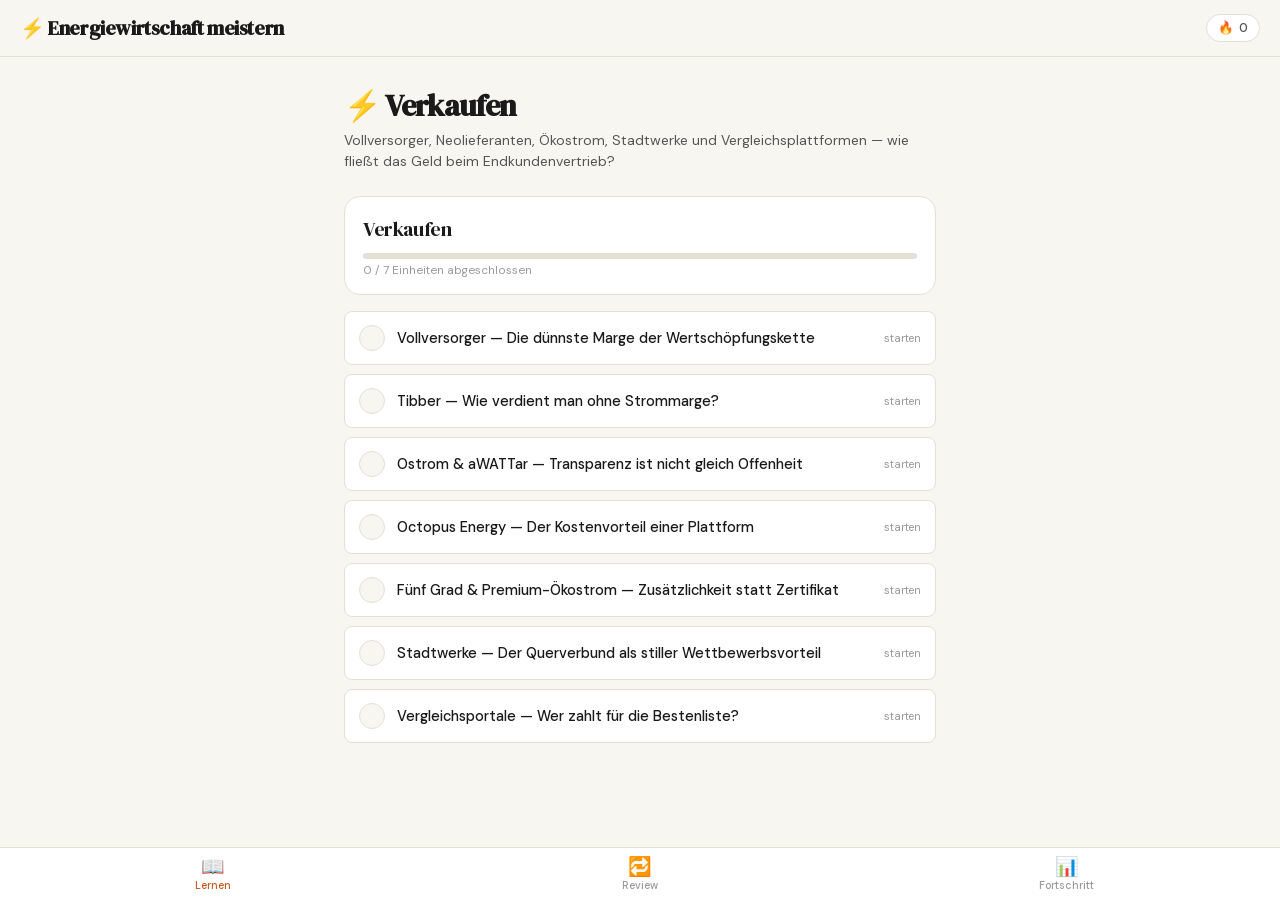
==== lern-app/index.html @ dfb5181d "Initial commit: Energiewirtschaft GM-Wiki + Lern-App MVP Wiki (app/) unveraendert v2.7. Neu: lern-ap" ====
<!DOCTYPE html>
<!--
  Energiewirtschaft Lern-App — lern-app/index.html
  Lädt app/data.js aus dem Wiki-Ordner UNVERÄNDERT als Single Source of Truth
  (siehe dokumentation/07_LERNAPP_KONZEPT.md, Abschnitt 9 "Ein Fakt, eine Quelle").
  WICHTIG: lern-app/ muss beim Deployment ein Geschwisterordner von app/ bleiben —
  der relative Pfad ../app/data.js unten hängt davon ab.
-->
<html lang="de">
<head>
<meta charset="UTF-8">
<meta name="viewport" content="width=device-width, initial-scale=1, viewport-fit=cover, maximum-scale=1">
<title>Energiewirtschaft meistern</title>

<link rel="manifest" href="manifest.json">
<link rel="apple-touch-icon" sizes="180x180" href="assets/icons/apple-touch-icon-180.png">
<meta name="apple-mobile-web-app-capable" content="yes">
<meta name="apple-mobile-web-app-status-bar-style" content="black-translucent">
<meta name="apple-mobile-web-app-title" content="EnergieLernen">
<meta name="theme-color" content="#111111">
<meta name="mobile-web-app-capable" content="yes">

<link rel="stylesheet" href="lern.css">
</head>
<body>

<header class="app-header">
  <h1>⚡ Energiewirtschaft meistern</h1>
  <div class="streak-pill" id="streak-pill">🔥 <span id="streak-count">0</span></div>
</header>

<main class="view" id="view-home"></main>
<main class="view" id="view-player" hidden></main>
<main class="view" id="view-review" hidden></main>
<main class="view" id="view-progress" hidden></main>

<nav class="bottom-nav">
  <button class="bottom-nav-btn active" data-view="home"><span class="bn-icon">📖</span>Lernen</button>
  <button class="bottom-nav-btn" data-view="review"><span class="bn-icon">🔁</span>Review</button>
  <button class="bottom-nav-btn" data-view="progress"><span class="bn-icon">📊</span>Fortschritt</button>
</nav>

<!-- Wiki-Datenmodell (Single Source of Truth, unverändert) -->
<script src="../app/data.js"></script>

<!-- Lern-App: redaktionelle Schicht + Engine -->
<script src="lern-data.js"></script>
<script src="lern-quiz-items.js"></script>
<script src="storage.js"></script>
<script src="leitner.js"></script>
<script src="shared/render-kit.js"></script>
<script src="shared/flow-diagram.js"></script>
<script src="quiz-formats.js"></script>
<script src="lern-engine.js"></script>
<script src="main.js"></script>
</body>
</html>
---- lern-app/lern.css ----
/* ══════════════════════════════════════════════════════════
   ENERGIEWIRTSCHAFT LERN-APP
   lern.css — mobiltaugliche Editorial-Ästhetik, Tokens aus app/style.css
   ══════════════════════════════════════════════════════════ */

:root {
  --bg:          #F8F6F1;
  --bg-panel:    #FFFFFF;
  --bg-sidebar:  #111111;
  --ink:         #1A1A1A;
  --ink-mid:     #555555;
  --ink-light:   #999999;
  --border:      #E5E0D5;
  --border-dark: #2A2A2A;
  --accent:      #C8571A;
  --accent-soft: #F3E2D6;
  --success:     #2E7D5B;
  --success-soft:#E1EFE7;
  --danger:      #B0402E;
  --danger-soft: #F5E3DE;
  --font-display:'DM Serif Display', Georgia, serif;
  --font-body:   'DM Sans', system-ui, sans-serif;
  --radius:      8px;
  --radius-lg:   16px;
  --t:           220ms cubic-bezier(0.4,0,0.2,1);
  --safe-top:    env(safe-area-inset-top, 0px);
  --safe-bottom: env(safe-area-inset-bottom, 0px);
}

/* Self-hosted fonts (offline-precacheable, see assets/fonts/) */
@font-face {
  font-family: 'DM Serif Display';
  src: url('assets/fonts/dm-serif-display.woff2') format('woff2');
  font-weight: 400; font-style: normal; font-display: swap;
}
@font-face {
  font-family: 'DM Sans';
  src: url('assets/fonts/dm-sans-regular.woff2') format('woff2');
  font-weight: 400; font-style: normal; font-display: swap;
}
@font-face {
  font-family: 'DM Sans';
  src: url('assets/fonts/dm-sans-medium.woff2') format('woff2');
  font-weight: 500; font-style: normal; font-display: swap;
}
@font-face {
  font-family: 'DM Sans';
  src: url('assets/fonts/dm-sans-bold.woff2') format('woff2');
  font-weight: 700; font-style: normal; font-display: swap;
}

*,*::before,*::after{box-sizing:border-box;margin:0;padding:0}
html{font-size:16px;-webkit-text-size-adjust:100%}
body{
  font-family:var(--font-body);
  background:var(--bg);
  color:var(--ink);
  min-height:100vh;
  min-height:100dvh;
  padding-bottom:calc(64px + var(--safe-bottom));
  -webkit-tap-highlight-color:transparent;
  overscroll-behavior-y:none;
}
button, input { font-family:inherit; }
a { color:var(--accent); }

/* ── App shell ─────────────────────────────────────────── */
.app-header{
  position:sticky; top:0; z-index:20;
  padding:calc(14px + var(--safe-top)) 20px 14px;
  background:var(--bg); border-bottom:1px solid var(--border);
  display:flex; align-items:center; justify-content:space-between; gap:12px;
}
.app-header h1{font-family:var(--font-display);font-size:20px;letter-spacing:-.4px}
.app-header .streak-pill{
  display:flex; align-items:center; gap:5px;
  background:var(--bg-panel); border:1px solid var(--border); border-radius:20px;
  padding:5px 11px; font-size:12.5px; font-weight:500; color:var(--ink-mid);
}
.icon-btn{
  background:none;border:1px solid var(--border);border-radius:8px;
  width:34px;height:34px;display:flex;align-items:center;justify-content:center;
  color:var(--ink-mid);cursor:pointer;font-size:16px;
}

main.view{ padding:20px; max-width:640px; margin:0 auto; }
.view[hidden]{display:none}

.bottom-nav{
  position:fixed; left:0; right:0; bottom:0; z-index:20;
  display:flex; background:var(--bg-panel); border-top:1px solid var(--border);
  padding-bottom:var(--safe-bottom);
}
.bottom-nav-btn{
  flex:1; background:none; border:none; padding:9px 4px 8px;
  display:flex; flex-direction:column; align-items:center; gap:3px;
  color:var(--ink-light); font-size:10.5px; font-weight:500; cursor:pointer;
}
.bottom-nav-btn .bn-icon{font-size:19px;line-height:1}
.bottom-nav-btn.active{color:var(--accent)}
.bottom-nav-btn .bn-badge{
  position:absolute; margin-left:14px; margin-top:-2px;
  background:var(--accent); color:#fff; font-size:9px; font-weight:700;
  border-radius:8px; min-width:15px; height:15px; display:flex; align-items:center; justify-content:center; padding:0 3px;
}

/* ── Home / module & unit list ─────────────────────────── */
.hero{margin-bottom:24px}
.hero h2{font-family:var(--font-display);font-size:30px;letter-spacing:-.8px;line-height:1.1;margin-bottom:8px}
.hero p{color:var(--ink-mid);font-size:14px;line-height:1.5}

.module-card{
  background:var(--bg-panel);border:1px solid var(--border);border-radius:var(--radius-lg);
  padding:18px 18px 16px;margin-bottom:16px;
}
.module-card-title{font-family:var(--font-display);font-size:20px;letter-spacing:-.4px;margin-bottom:4px}
.module-progress-bar{height:6px;border-radius:4px;background:var(--border);overflow:hidden;margin:10px 0 4px}
.module-progress-fill{height:100%;background:var(--accent);transition:width var(--t)}
.module-progress-label{font-size:11.5px;color:var(--ink-light)}

.unit-row{
  display:flex;align-items:center;gap:12px;
  background:var(--bg-panel);border:1px solid var(--border);border-radius:var(--radius);
  padding:13px 14px;margin-bottom:9px;cursor:pointer;transition:border-color var(--t);
}
.unit-row:active{border-color:var(--accent)}
.unit-row.done{opacity:.72}
.unit-row-check{
  width:26px;height:26px;border-radius:50%;flex-shrink:0;
  background:var(--bg);border:1.5px solid var(--border);
  display:flex;align-items:center;justify-content:center;font-size:13px;color:var(--ink-light);
}
.unit-row.done .unit-row-check{background:var(--success-soft);border-color:var(--success);color:var(--success)}
.unit-row-title{font-size:14.5px;font-weight:500;flex:1}
.unit-row-meta{font-size:11px;color:var(--ink-light)}

/* ── Unit player ────────────────────────────────────────── */
.player-progress{
  display:flex;gap:4px;margin-bottom:22px;
}
.player-progress-seg{flex:1;height:4px;border-radius:3px;background:var(--border)}
.player-progress-seg.filled{background:var(--accent)}
.player-phase-label{font-size:11px;text-transform:uppercase;letter-spacing:.6px;color:var(--ink-light);margin-bottom:10px;font-weight:600}

.card{
  background:var(--bg-panel);border:1px solid var(--border);border-radius:var(--radius-lg);
  padding:22px 20px;margin-bottom:18px;
}
.card-hook{background:var(--ink);color:#fff;border:none}
.card-hook .player-phase-label{color:#B0A89C}
.card-hook p{font-size:18px;line-height:1.45;font-family:var(--font-display);letter-spacing:-.2px}

.kernidee-text{font-size:15.5px;line-height:1.6;margin-bottom:18px}
.kernidee-text strong{color:var(--accent)}

.step-label{font-size:12px;font-weight:700;color:var(--accent);margin-bottom:6px}
.worked-example-text{font-size:14.5px;line-height:1.6;margin-bottom:16px}

.question-text{font-size:16px;font-weight:500;line-height:1.4;margin-bottom:16px}

.option-list{display:flex;flex-direction:column;gap:9px}
.option-btn{
  text-align:left;background:var(--bg);border:1.5px solid var(--border);border-radius:var(--radius);
  padding:12px 14px;font-size:14px;line-height:1.4;cursor:pointer;transition:all var(--t);
}
.option-btn:active{border-color:var(--accent)}
.option-btn.selected{border-color:var(--accent);background:var(--accent-soft)}
.option-btn.correct{border-color:var(--success);background:var(--success-soft)}
.option-btn.incorrect{border-color:var(--danger);background:var(--danger-soft)}
.option-explain{font-size:12.5px;color:var(--ink-mid);margin-top:7px;line-height:1.45;display:none}
.option-btn.revealed .option-explain{display:block}
.option-mark{float:right;font-weight:700}

.lueckentext-body{font-size:15px;line-height:2.1}
.gap-chip{
  display:inline-flex;align-items:center;justify-content:center;
  min-width:64px;padding:2px 8px;margin:0 2px;border-bottom:2px dashed var(--border);
  font-weight:600;color:var(--ink-light);
}
.gap-chip.filled{color:var(--ink);border-bottom-style:solid;border-color:var(--ink-mid)}
.gap-chip.correct{color:var(--success);border-color:var(--success)}
.gap-chip.incorrect{color:var(--danger);border-color:var(--danger)}
.wordbank{display:flex;flex-wrap:wrap;gap:8px;margin:16px 0}
.wordbank-chip{
  background:var(--bg-panel);border:1.5px solid var(--border);border-radius:20px;
  padding:7px 14px;font-size:13px;font-weight:500;cursor:pointer;transition:all var(--t);
}
.wordbank-chip.used{opacity:.35;pointer-events:none}
.gap-explain-list{margin-top:14px;font-size:12.5px;color:var(--ink-mid);line-height:1.6}
.gap-explain-list .ge-key{font-weight:700;color:var(--ink)}

.bmc-grid{display:grid;grid-template-columns:1fr 1fr;gap:8px;margin-bottom:14px}
.bmc-slot{
  min-height:64px;border:1.5px dashed var(--border);border-radius:var(--radius);
  padding:8px;font-size:11px;color:var(--ink-light);cursor:pointer;
}
.bmc-slot-label{font-size:9.5px;text-transform:uppercase;letter-spacing:.4px;font-weight:700;color:var(--ink-light);display:block;margin-bottom:4px}
.bmc-slot.filled{border-style:solid;background:var(--bg);color:var(--ink);font-size:11.5px}
.bmc-slot.correct{border-color:var(--success);background:var(--success-soft)}
.bmc-slot.incorrect{border-color:var(--danger);background:var(--danger-soft)}
.bmc-tray{display:flex;flex-wrap:wrap;gap:7px;margin-bottom:14px}
.bmc-card{
  background:var(--bg-panel);border:1.5px solid var(--border);border-radius:8px;
  padding:8px 11px;font-size:11.5px;max-width:100%;cursor:pointer;line-height:1.35;
}
.bmc-card.selected{border-color:var(--accent);background:var(--accent-soft)}
.bmc-card.placed{opacity:.3;pointer-events:none}
.bmc-reject-tray{border:1.5px dashed var(--ink-light);border-radius:var(--radius);padding:10px;font-size:11px;color:var(--ink-light);text-align:center;margin-bottom:10px}

.radar-slider-row{margin-bottom:14px}
.radar-slider-row label{display:flex;justify-content:space-between;font-size:12.5px;font-weight:600;margin-bottom:5px}
.radar-slider-row input[type=range]{width:100%}
.radar-overlay-wrap{display:flex;justify-content:center;margin:14px 0}
.radar-legend{display:flex;gap:16px;justify-content:center;font-size:11.5px;color:var(--ink-mid);margin-bottom:10px}
.radar-legend span{display:inline-flex;align-items:center;gap:5px}
.radar-legend i{width:10px;height:10px;border-radius:50%;display:inline-block}

.calc-field{margin-bottom:12px}
.calc-field label{display:block;font-size:12.5px;font-weight:600;margin-bottom:5px}
.calc-field input{
  width:100%;background:var(--bg);border:1.5px solid var(--border);border-radius:var(--radius);
  padding:10px 12px;font-size:15px;color:var(--ink);
}
.calc-field input:focus{outline:none;border-color:var(--accent)}
.calc-unit{font-size:12px;color:var(--ink-light);margin-left:6px}
.rechenweg-list{margin-top:14px;padding-top:12px;border-top:1px dashed var(--border)}
.rechenweg-list ol{padding-left:18px;font-size:13px;line-height:1.6;color:var(--ink-mid)}

.satz-textarea{
  width:100%;min-height:80px;background:var(--bg);border:1.5px solid var(--border);border-radius:var(--radius);
  padding:12px;font-size:14.5px;line-height:1.5;color:var(--ink);resize:vertical;
}
.satz-textarea:focus{outline:none;border-color:var(--accent)}
.musterantwort-box{
  background:var(--accent-soft);border-radius:var(--radius);padding:14px;margin-top:14px;font-size:13.5px;line-height:1.5;
}
.musterantwort-box .ma-label{font-size:10.5px;font-weight:700;text-transform:uppercase;letter-spacing:.5px;color:var(--accent);display:block;margin-bottom:6px}

.feedback-banner{
  border-radius:var(--radius);padding:11px 14px;font-size:13px;font-weight:500;margin-bottom:14px;display:flex;align-items:center;gap:8px;
}
.feedback-banner.correct{background:var(--success-soft);color:var(--success)}
.feedback-banner.incorrect{background:var(--danger-soft);color:var(--danger)}
.feedback-banner.info{background:var(--accent-soft);color:var(--accent)}

.btn-primary{
  width:100%;background:var(--ink);color:#fff;border:none;border-radius:var(--radius);
  padding:14px;font-size:15px;font-weight:600;cursor:pointer;transition:background var(--t);
}
.btn-primary:disabled{opacity:.4;cursor:not-allowed}
.btn-primary:active:not(:disabled){background:var(--accent)}
.btn-secondary{
  width:100%;background:none;color:var(--ink-mid);border:1.5px solid var(--border);border-radius:var(--radius);
  padding:12px;font-size:14px;font-weight:500;cursor:pointer;margin-top:8px;
}
.btn-source-link{display:inline-block;font-size:12px;color:var(--accent);margin-top:10px;text-decoration:none;font-weight:600}

/* ── Summary screen ─────────────────────────────────────── */
.summary-stat-row{display:flex;gap:10px;margin-bottom:18px}
.summary-stat{
  flex:1;background:var(--bg-panel);border:1px solid var(--border);border-radius:var(--radius);
  padding:14px 12px;text-align:center;
}
.summary-stat-n{font-family:var(--font-display);font-size:26px;letter-spacing:-.8px}
.summary-stat-label{font-size:10.5px;color:var(--ink-light);margin-top:2px}

/* ── Review (Leitner) ──────────────────────────────────── */
.review-empty{text-align:center;padding:60px 20px;color:var(--ink-mid)}
.review-empty .re-emoji{font-size:40px;margin-bottom:14px}
.review-counter{font-size:12.5px;color:var(--ink-light);margin-bottom:10px;text-align:center}

/* ── Progress screen ───────────────────────────────────── */
.progress-grid{display:grid;grid-template-columns:1fr 1fr;gap:10px;margin-bottom:20px}
.progress-tile{background:var(--bg-panel);border:1px solid var(--border);border-radius:var(--radius-lg);padding:16px}
.progress-tile-n{font-family:var(--font-display);font-size:30px;letter-spacing:-1px}
.progress-tile-label{font-size:11.5px;color:var(--ink-light);margin-top:2px}
.data-tools{display:flex;gap:8px;margin-top:20px}
.data-tools button{flex:1}

.glossary-term{border-bottom:1px dotted var(--accent);cursor:pointer;color:inherit}
.glossary-popover{
  position:absolute;z-index:50;background:var(--ink);color:#fff;border-radius:8px;padding:10px 13px;
  font-size:12.5px;line-height:1.45;max-width:280px;box-shadow:0 8px 24px rgba(0,0,0,.25);
}
.glossary-popover .gp-term{font-weight:700;display:block;margin-bottom:3px}

@media (min-width:640px){
  main.view{padding:32px 24px}
}
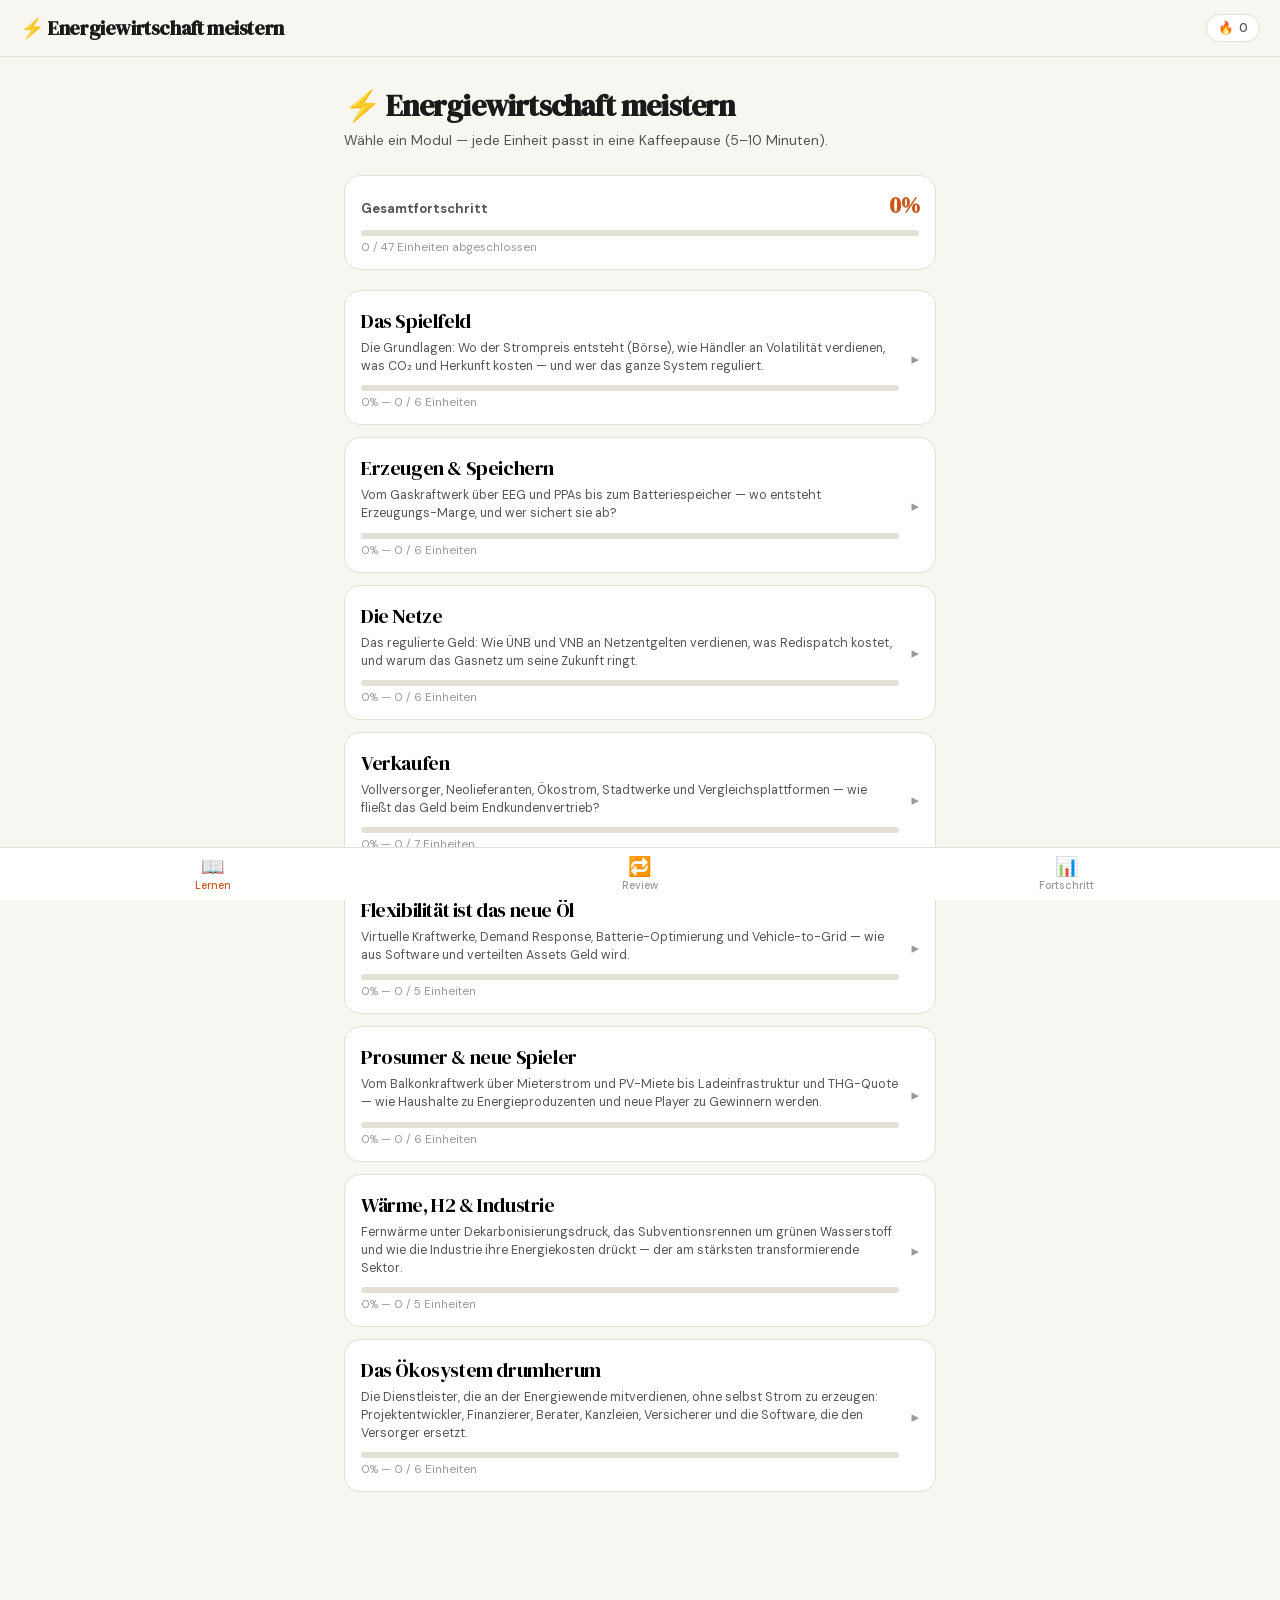
==== commit 5fef40fd: "Bossquiz + Zertifizierungsquiz + druckbares Zertifikat - Neuer wiederverwendbarer Quiz-Session-Runne" ====
--- a/lern-app/index.html
+++ b/lern-app/index.html
@@ -51,6 +51,7 @@
 <script src="shared/render-kit.js"></script>
 <script src="shared/flow-diagram.js"></script>
 <script src="quiz-formats.js"></script>
+<script src="quiz-session.js"></script>
 <script src="lern-engine.js"></script>
 <script src="main.js"></script>
 </body>
--- a/lern-app/lern.css
+++ b/lern-app/lern.css
@@ -109,14 +109,36 @@
 .hero h2{font-family:var(--font-display);font-size:30px;letter-spacing:-.8px;line-height:1.1;margin-bottom:8px}
 .hero p{color:var(--ink-mid);font-size:14px;line-height:1.5}
 
+.overall-progress{
+  background:var(--bg-panel);border:1px solid var(--border);border-radius:var(--radius-lg);
+  padding:14px 16px;margin-bottom:20px;
+}
+.overall-progress-head{display:flex;justify-content:space-between;align-items:baseline;font-size:13px;font-weight:600;color:var(--ink-mid)}
+.overall-progress-pct{font-family:var(--font-display);font-size:22px;letter-spacing:-.6px;color:var(--accent)}
+
 .module-card{
   background:var(--bg-panel);border:1px solid var(--border);border-radius:var(--radius-lg);
-  padding:18px 18px 16px;margin-bottom:16px;
-}
+  margin-bottom:12px;overflow:hidden;
+}
+.module-header{
+  display:flex;align-items:center;gap:12px;width:100%;text-align:left;
+  background:none;border:none;padding:16px 16px 14px;cursor:pointer;
+  -webkit-tap-highlight-color:transparent;
+}
+.module-header-main{flex:1;min-width:0}
+.module-chevron{
+  flex-shrink:0;font-size:15px;color:var(--ink-light);
+  transition:transform var(--t);align-self:center;
+}
+.module-card.open .module-chevron{transform:rotate(90deg)}
 .module-card-title{font-family:var(--font-display);font-size:20px;letter-spacing:-.4px;margin-bottom:4px}
+.module-card-desc{font-size:12.5px;color:var(--ink-mid);line-height:1.45;margin-bottom:4px}
 .module-progress-bar{height:6px;border-radius:4px;background:var(--border);overflow:hidden;margin:10px 0 4px}
 .module-progress-fill{height:100%;background:var(--accent);transition:width var(--t)}
 .module-progress-label{font-size:11.5px;color:var(--ink-light)}
+
+.module-card .unit-list{display:none;padding:0 12px 12px}
+.module-card.open .unit-list{display:block}
 
 .unit-row{
   display:flex;align-items:center;gap:12px;
@@ -236,6 +258,22 @@
 }
 .musterantwort-box .ma-label{font-size:10.5px;font-weight:700;text-transform:uppercase;letter-spacing:.5px;color:var(--accent);display:block;margin-bottom:6px}
 
+/* ── Vertiefung (Steckbrief-Lesemodus) ─────────────────── */
+.vertiefung-card{padding:16px 18px}
+.vertiefung-title{font-family:var(--font-display);font-size:19px;letter-spacing:-.4px;margin-bottom:10px}
+.vertiefung-section{border-top:1px solid var(--border);padding:10px 0}
+.vertiefung-section:first-of-type{border-top:none}
+.vertiefung-section summary{
+  font-size:13px;font-weight:700;cursor:pointer;color:var(--ink-mid);
+  list-style:none;display:flex;align-items:center;justify-content:space-between;
+  -webkit-tap-highlight-color:transparent;
+}
+.vertiefung-section summary::after{content:'+';font-size:16px;color:var(--ink-light);font-weight:400}
+.vertiefung-section[open] summary::after{content:'–'}
+.vertiefung-section summary::-webkit-details-marker{display:none}
+.vertiefung-text{font-size:13.5px;line-height:1.6;color:var(--ink);padding-top:8px}
+.vertiefung-meta-row{margin-bottom:6px}
+
 .feedback-banner{
   border-radius:var(--radius);padding:11px 14px;font-size:13px;font-weight:500;margin-bottom:14px;display:flex;align-items:center;gap:8px;
 }
@@ -277,6 +315,39 @@
 .data-tools{display:flex;gap:8px;margin-top:20px}
 .data-tools button{flex:1}
 
+/* ── Bossquiz-Zeile ────────────────────────────────────── */
+.boss-row{border-style:dashed}
+.boss-row .unit-row-title{font-weight:700}
+.unit-row.locked{opacity:.5;cursor:default}
+.cert-module-row{display:flex;justify-content:space-between;font-size:13px;padding:6px 0;border-top:1px solid var(--border)}
+.cert-module-row:first-of-type{border-top:none}
+.cert-module-row.incorrect span:last-child{color:var(--danger);font-weight:700}
+.cert-module-row.correct span:last-child{color:var(--success);font-weight:700}
+
+/* ── Zertifikat ────────────────────────────────────────── */
+.cert-card{border-color:var(--accent)}
+.certificate{
+  background:var(--bg-panel);border:2px solid var(--accent);border-radius:var(--radius-lg);
+  padding:28px 22px;text-align:center;margin:16px 0;position:relative;
+}
+.cert-badge{font-size:40px;margin-bottom:6px}
+.cert-kicker{font-size:11px;letter-spacing:3px;text-transform:uppercase;color:var(--accent);font-weight:700}
+.cert-title{font-family:var(--font-display);font-size:26px;letter-spacing:-.6px;margin:4px 0 18px}
+.cert-name{font-family:var(--font-display);font-size:22px;color:var(--ink);border-bottom:1px solid var(--border);padding-bottom:10px;margin:0 auto 14px;max-width:80%}
+.cert-body{font-size:13.5px;line-height:1.6;color:var(--ink-mid);max-width:420px;margin:0 auto 14px}
+.cert-scoreline{font-size:15px;margin-bottom:16px}
+.cert-modules{display:grid;grid-template-columns:1fr 1fr;gap:4px 18px;max-width:440px;margin:0 auto 18px;text-align:left}
+.cert-mod{display:flex;justify-content:space-between;font-size:11.5px;color:var(--ink-mid);border-bottom:1px dotted var(--border);padding:3px 0}
+.cert-footer{display:flex;justify-content:space-between;font-size:11px;color:var(--ink-light);border-top:1px solid var(--border);padding-top:12px;margin-top:6px}
+
+@media print {
+  body{background:#fff;padding:0}
+  .app-header,.bottom-nav,.btn-primary,.btn-secondary,.hero,.cert-name-input,.calc-field,#certificate ~ *{display:none !important}
+  .view[hidden]{display:none !important}
+  .certificate{border-color:#C8571A;box-shadow:none;margin:0;page-break-inside:avoid}
+  main.view{padding:0}
+}
+
 .glossary-term{border-bottom:1px dotted var(--accent);cursor:pointer;color:inherit}
 .glossary-popover{
   position:absolute;z-index:50;background:var(--ink);color:#fff;border-radius:8px;padding:10px 13px;
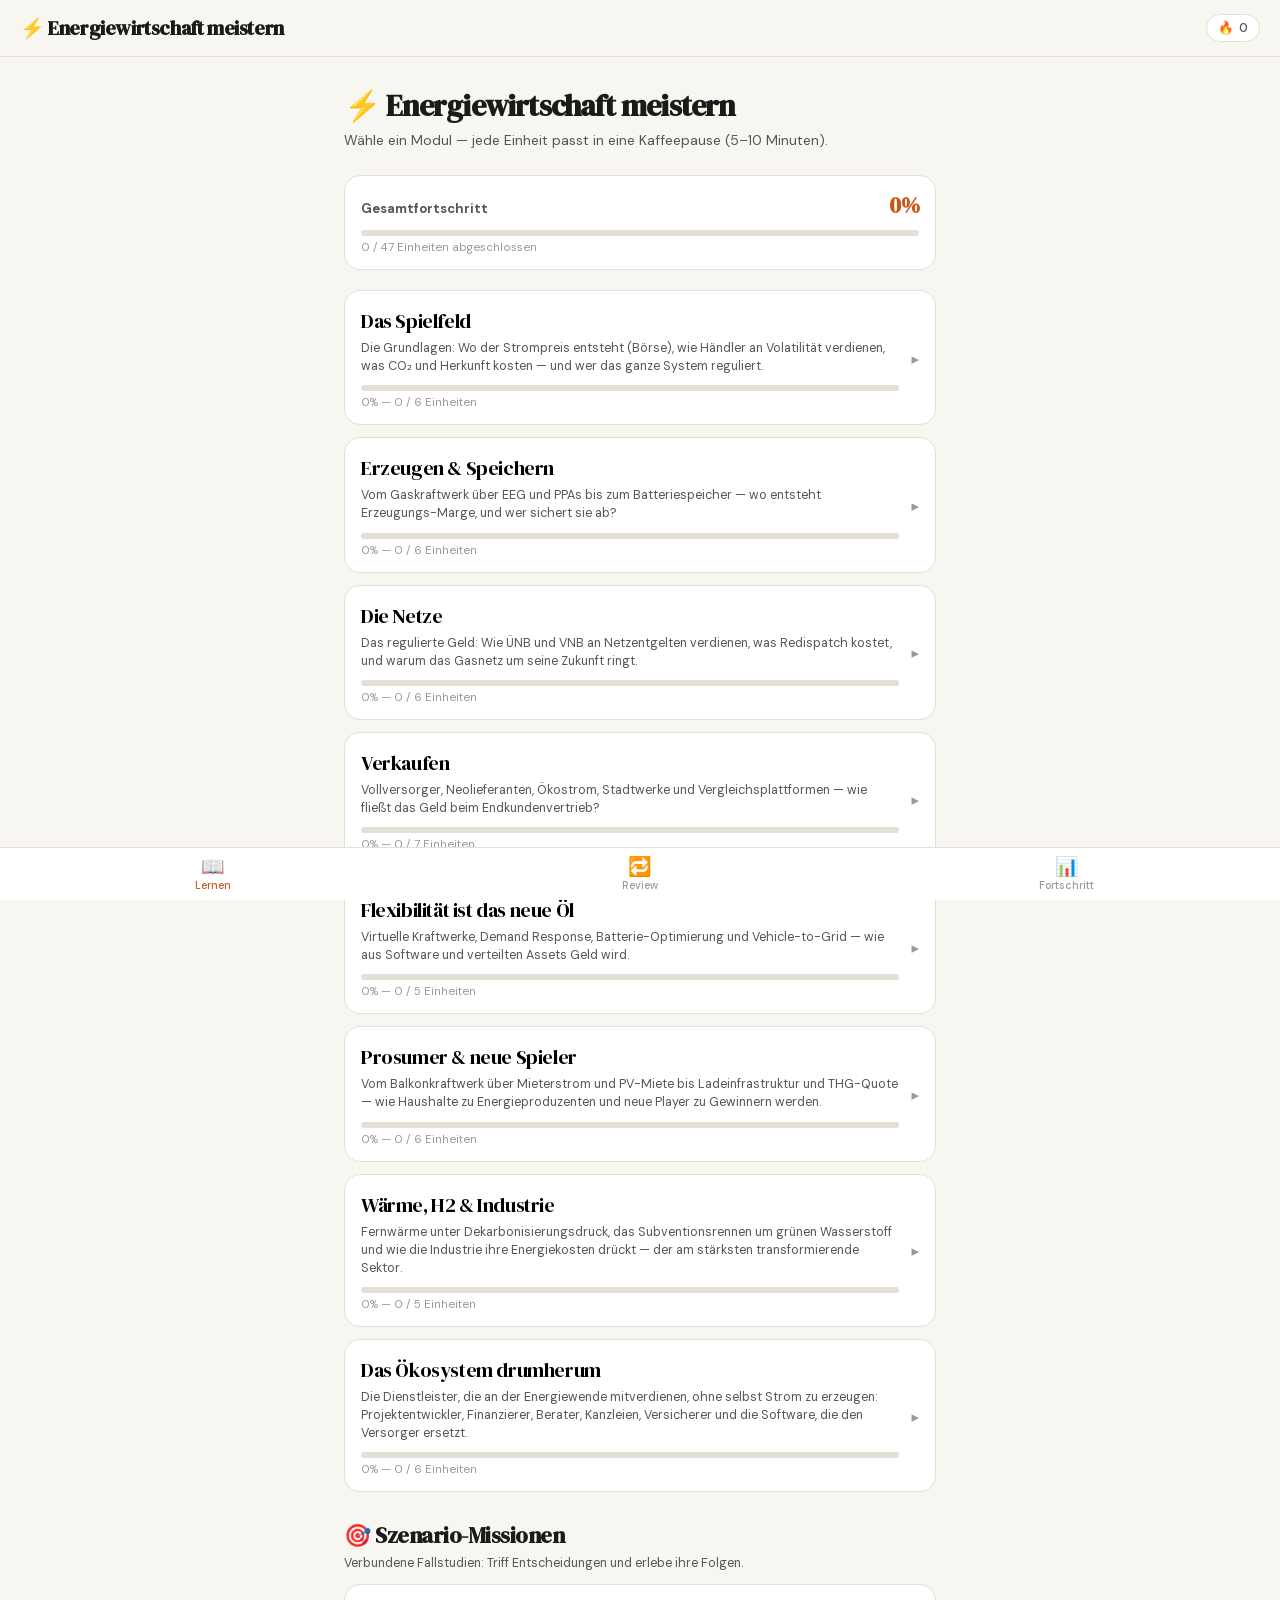
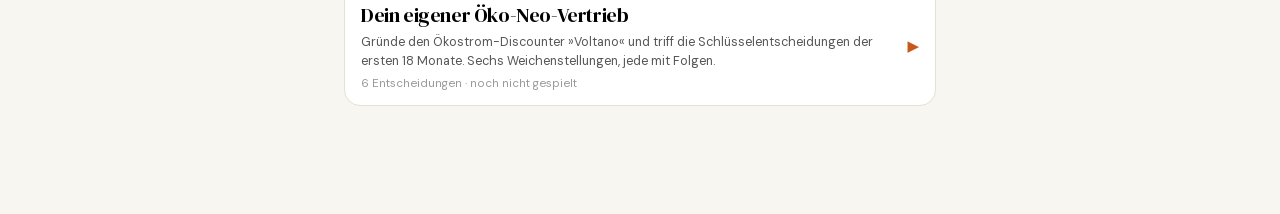
==== commit 7234573a: "Feature: Szenario-Missionen (K4-Fallstudien) — Engine + erste Mission Neues Lernformat (Konzept §5):" ====
--- a/lern-app/index.html
+++ b/lern-app/index.html
@@ -46,12 +46,14 @@
 <!-- Lern-App: redaktionelle Schicht + Engine -->
 <script src="lern-data.js"></script>
 <script src="lern-quiz-items.js"></script>
+<script src="lern-szenarien.js"></script>
 <script src="storage.js"></script>
 <script src="leitner.js"></script>
 <script src="shared/render-kit.js"></script>
 <script src="shared/flow-diagram.js"></script>
 <script src="quiz-formats.js"></script>
 <script src="quiz-session.js"></script>
+<script src="szenario-engine.js"></script>
 <script src="lern-engine.js"></script>
 <script src="main.js"></script>
 </body>
--- a/lern-app/lern.css
+++ b/lern-app/lern.css
@@ -342,11 +342,39 @@
 
 @media print {
   body{background:#fff;padding:0}
-  .app-header,.bottom-nav,.btn-primary,.btn-secondary,.hero,.cert-name-input,.calc-field,#certificate ~ *{display:none !important}
+  .app-header,.bottom-nav,.btn-primary,.btn-secondary,.hero,.cert-name-field{display:none !important}
   .view[hidden]{display:none !important}
   .certificate{border-color:#C8571A;box-shadow:none;margin:0;page-break-inside:avoid}
   main.view{padding:0}
 }
+
+/* ── Szenario-Missionen ────────────────────────────────── */
+.sz-section-head{margin:28px 0 12px}
+.sz-section-head h3{font-family:var(--font-display);font-size:22px;letter-spacing:-.5px;margin-bottom:4px}
+.sz-section-head p{font-size:12.5px;color:var(--ink-mid);line-height:1.45}
+.sz-card .module-header{align-items:center}
+.sz-card-badge{font-size:11px;font-weight:700;color:var(--success);background:var(--success-soft);border-radius:20px;padding:2px 8px;vertical-align:middle;margin-left:4px}
+.sz-card-meta{font-size:11.5px;color:var(--ink-light);margin-top:6px}
+.sz-play{font-size:15px;color:var(--accent)}
+
+.sz-legend{display:flex;flex-wrap:wrap;gap:10px;margin:0 0 18px}
+.sz-legend-item{font-size:12px;font-weight:600;color:var(--ink-mid);background:var(--bg-panel);border:1px solid var(--border);border-radius:20px;padding:5px 11px}
+.sz-situation{font-size:14px;line-height:1.55;color:var(--ink-mid);margin-bottom:14px}
+.option-btn.sz-dimmed{opacity:.4}
+.option-btn:disabled{cursor:default}
+
+.sz-dim-row{margin-bottom:14px}
+.sz-dim-row:last-child{margin-bottom:0}
+.sz-dim-head{display:flex;justify-content:space-between;font-size:12.5px;font-weight:600;margin-bottom:5px}
+.module-progress-fill.sz-bar-weak{background:var(--danger)}
+.module-progress-fill.sz-bar-strong{background:var(--success)}
+
+.sz-path-row{display:flex;align-items:center;gap:10px;font-size:13.5px;padding:7px 0;border-top:1px solid var(--border)}
+.sz-path-row:first-of-type{border-top:none}
+.sz-path-icon{width:22px;height:22px;flex-shrink:0;border-radius:50%;display:flex;align-items:center;justify-content:center;font-size:12px;font-weight:700}
+.sz-path-correct .sz-path-icon{background:var(--success-soft);color:var(--success)}
+.sz-path-info .sz-path-icon{background:var(--accent-soft);color:var(--accent)}
+.sz-path-incorrect .sz-path-icon{background:var(--danger-soft);color:var(--danger)}
 
 .glossary-term{border-bottom:1px dotted var(--accent);cursor:pointer;color:inherit}
 .glossary-popover{
